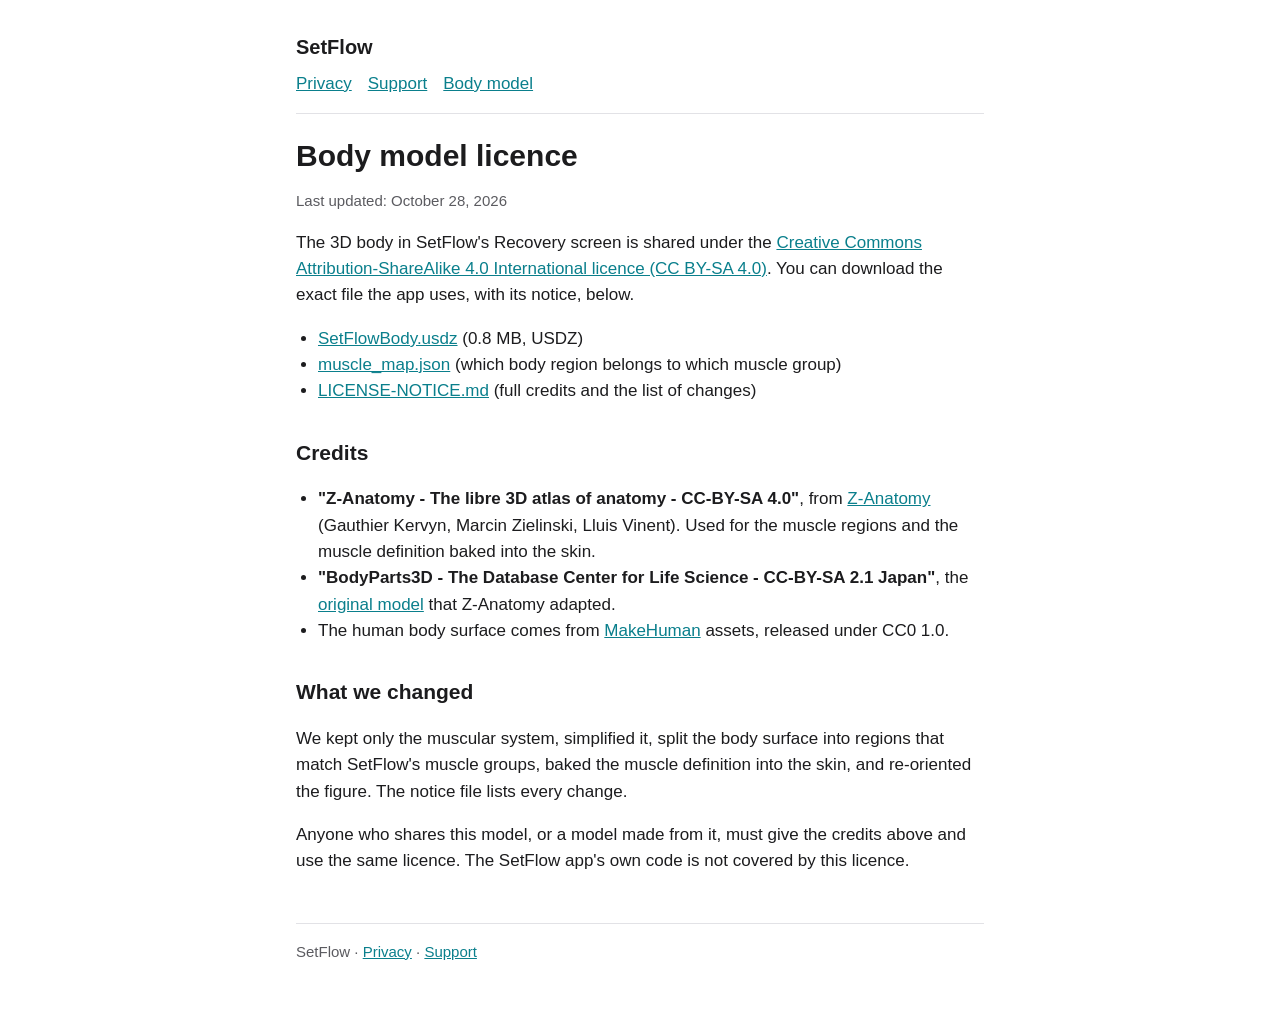
==== model.html @ 8de45117 "Publish the app's 3D body model with its CC BY-SA 4.0 credits and notice Co-Authored-By: Claude Opus" ====
<!doctype html>
<html lang="en">
<head>
  <meta charset="utf-8">
  <meta name="viewport" content="width=device-width, initial-scale=1">
  <title>SetFlow Body Model Licence</title>
  <meta name="description" content="The 3D body model used in SetFlow, its credits and its CC BY-SA 4.0 licence.">
  <link rel="stylesheet" href="style.css">
</head>
<body>
<main>
  <header>
    <a class="brand" href="./">SetFlow</a>
    <nav><a href="privacy.html">Privacy</a><a href="support.html">Support</a><a href="model.html">Body model</a></nav>
  </header>

  <h1>Body model licence</h1>
  <p class="muted">Last updated: October 28, 2026</p>

  <p>The 3D body in SetFlow's Recovery screen is shared under the <a href="https://creativecommons.org/licenses/by-sa/4.0/">Creative Commons Attribution-ShareAlike 4.0 International licence (CC BY-SA 4.0)</a>. You can download the exact file the app uses, with its notice, below.</p>

  <ul>
    <li><a href="model/SetFlowBody.usdz">SetFlowBody.usdz</a> (0.8 MB, USDZ)</li>
    <li><a href="model/muscle_map.json">muscle_map.json</a> (which body region belongs to which muscle group)</li>
    <li><a href="model/LICENSE-NOTICE.md">LICENSE-NOTICE.md</a> (full credits and the list of changes)</li>
  </ul>

  <h2>Credits</h2>
  <ul>
    <li><strong>"Z-Anatomy - The libre 3D atlas of anatomy - CC-BY-SA 4.0"</strong>, from <a href="https://github.com/Z-Anatomy/Models-of-human-anatomy">Z-Anatomy</a> (Gauthier Kervyn, Marcin Zielinski, Lluis Vinent). Used for the muscle regions and the muscle definition baked into the skin.</li>
    <li><strong>"BodyParts3D - The Database Center for Life Science - CC-BY-SA 2.1 Japan"</strong>, the <a href="https://dbarchive.biosciencedbc.jp/en/bodyparts3d/download.html">original model</a> that Z-Anatomy adapted.</li>
    <li>The human body surface comes from <a href="https://github.com/makehumancommunity/makehuman-assets">MakeHuman</a> assets, released under CC0 1.0.</li>
  </ul>

  <h2>What we changed</h2>
  <p>We kept only the muscular system, simplified it, split the body surface into regions that match SetFlow's muscle groups, baked the muscle definition into the skin, and re-oriented the figure. The notice file lists every change.</p>

  <p>Anyone who shares this model, or a model made from it, must give the credits above and use the same licence. The SetFlow app's own code is not covered by this licence.</p>

  <footer class="muted">SetFlow · <a href="privacy.html">Privacy</a> · <a href="support.html">Support</a></footer>
</main>
</body>
</html>
---- style.css ----
:root {
  --bg: #ffffff;
  --text: #1c1c1e;
  --muted: #5b5b60;
  --accent: #0a7f8c;
  --rule: #e2e2e6;
}
@media (prefers-color-scheme: dark) {
  :root {
    --bg: #111113;
    --text: #f2f2f4;
    --muted: #a8a8b0;
    --accent: #4fd1dc;
    --rule: #2c2c30;
  }
}
* { box-sizing: border-box; }
body {
  margin: 0;
  background: var(--bg);
  color: var(--text);
  font: 17px/1.55 -apple-system, BlinkMacSystemFont, "Segoe UI", Roboto, Helvetica, Arial, sans-serif;
}
main { max-width: 720px; margin: 0 auto; padding: 32px 16px 64px; }
header { border-bottom: 1px solid var(--rule); padding-bottom: 16px; margin-bottom: 24px; }
header a.brand { color: var(--text); font-weight: 700; font-size: 20px; text-decoration: none; }
nav { margin-top: 8px; }
nav a { margin-right: 16px; }
h1 { font-size: 30px; line-height: 1.2; margin: 0 0 8px; }
h2 { font-size: 21px; margin: 32px 0 8px; }
p, li { color: var(--text); }
.muted { color: var(--muted); font-size: 15px; }
a { color: var(--accent); }
ul { padding-left: 22px; }
footer { border-top: 1px solid var(--rule); margin-top: 48px; padding-top: 16px; }
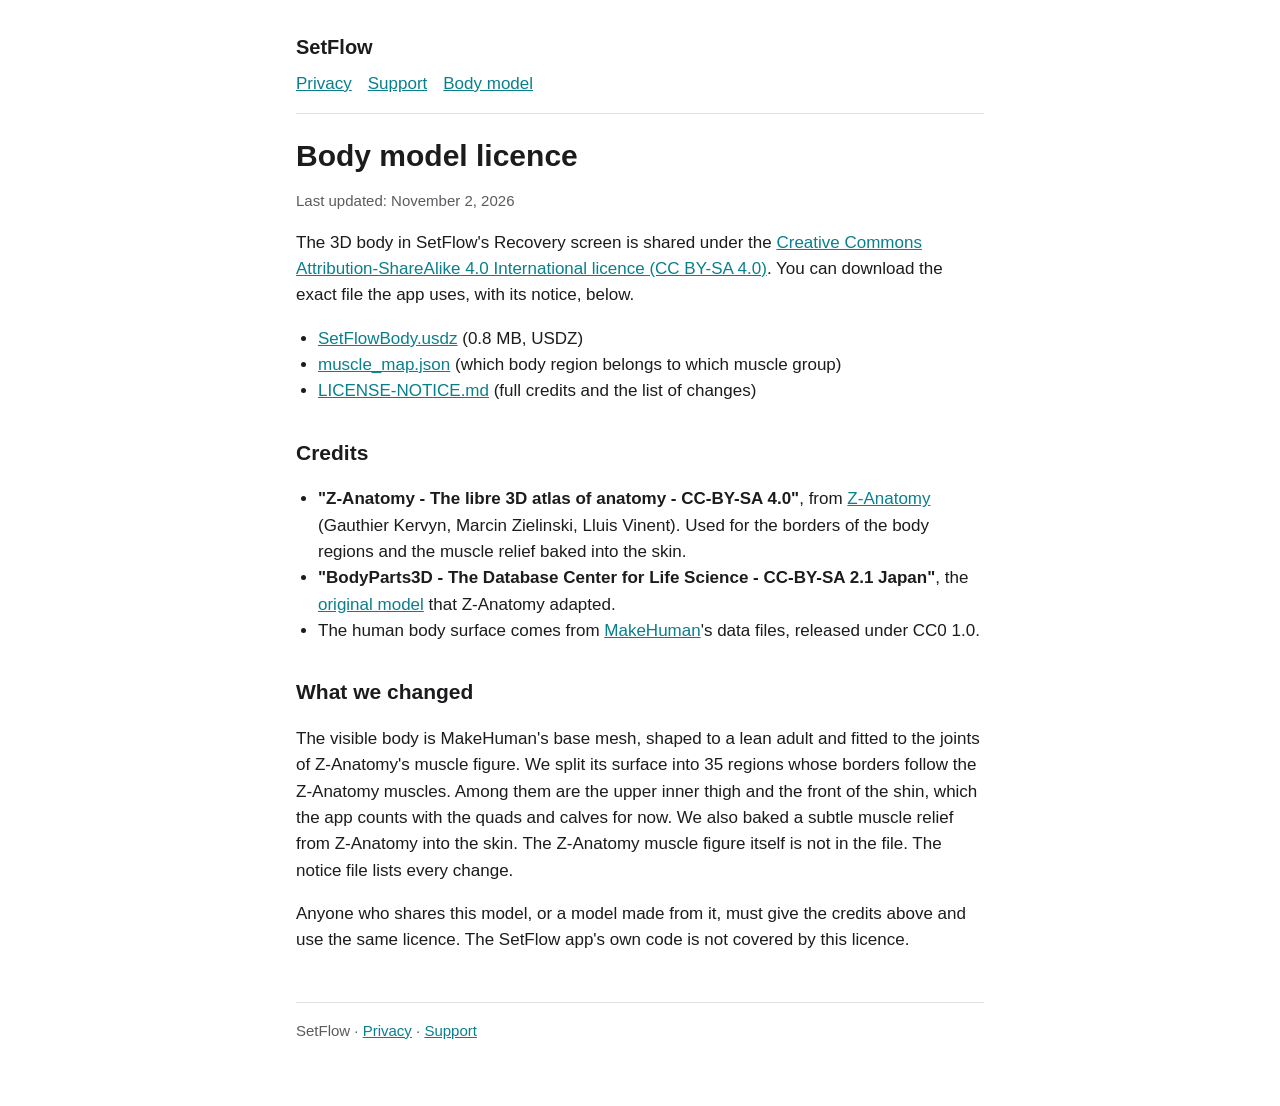
==== commit 10c774b2: "Model page: describe the v8 body (35 regions), link the MakeHuman repo the mesh came from, publish t" ====
--- a/model.html
+++ b/model.html
@@ -15,7 +15,7 @@
   </header>
 
   <h1>Body model licence</h1>
-  <p class="muted">Last updated: October 28, 2026</p>
+  <p class="muted">Last updated: November 2, 2026</p>
 
   <p>The 3D body in SetFlow's Recovery screen is shared under the <a href="https://creativecommons.org/licenses/by-sa/4.0/">Creative Commons Attribution-ShareAlike 4.0 International licence (CC BY-SA 4.0)</a>. You can download the exact file the app uses, with its notice, below.</p>
 
@@ -27,13 +27,13 @@
 
   <h2>Credits</h2>
   <ul>
-    <li><strong>"Z-Anatomy - The libre 3D atlas of anatomy - CC-BY-SA 4.0"</strong>, from <a href="https://github.com/Z-Anatomy/Models-of-human-anatomy">Z-Anatomy</a> (Gauthier Kervyn, Marcin Zielinski, Lluis Vinent). Used for the muscle regions and the muscle definition baked into the skin.</li>
+    <li><strong>"Z-Anatomy - The libre 3D atlas of anatomy - CC-BY-SA 4.0"</strong>, from <a href="https://github.com/Z-Anatomy/Models-of-human-anatomy">Z-Anatomy</a> (Gauthier Kervyn, Marcin Zielinski, Lluis Vinent). Used for the borders of the body regions and the muscle relief baked into the skin.</li>
     <li><strong>"BodyParts3D - The Database Center for Life Science - CC-BY-SA 2.1 Japan"</strong>, the <a href="https://dbarchive.biosciencedbc.jp/en/bodyparts3d/download.html">original model</a> that Z-Anatomy adapted.</li>
-    <li>The human body surface comes from <a href="https://github.com/makehumancommunity/makehuman-assets">MakeHuman</a> assets, released under CC0 1.0.</li>
+    <li>The human body surface comes from <a href="https://github.com/makehumancommunity/makehuman">MakeHuman</a>'s data files, released under CC0 1.0.</li>
   </ul>
 
   <h2>What we changed</h2>
-  <p>We kept only the muscular system, simplified it, split the body surface into regions that match SetFlow's muscle groups, baked the muscle definition into the skin, and re-oriented the figure. The notice file lists every change.</p>
+  <p>The visible body is MakeHuman's base mesh, shaped to a lean adult and fitted to the joints of Z-Anatomy's muscle figure. We split its surface into 35 regions whose borders follow the Z-Anatomy muscles. Among them are the upper inner thigh and the front of the shin, which the app counts with the quads and calves for now. We also baked a subtle muscle relief from Z-Anatomy into the skin. The Z-Anatomy muscle figure itself is not in the file. The notice file lists every change.</p>
 
   <p>Anyone who shares this model, or a model made from it, must give the credits above and use the same licence. The SetFlow app's own code is not covered by this licence.</p>
 
